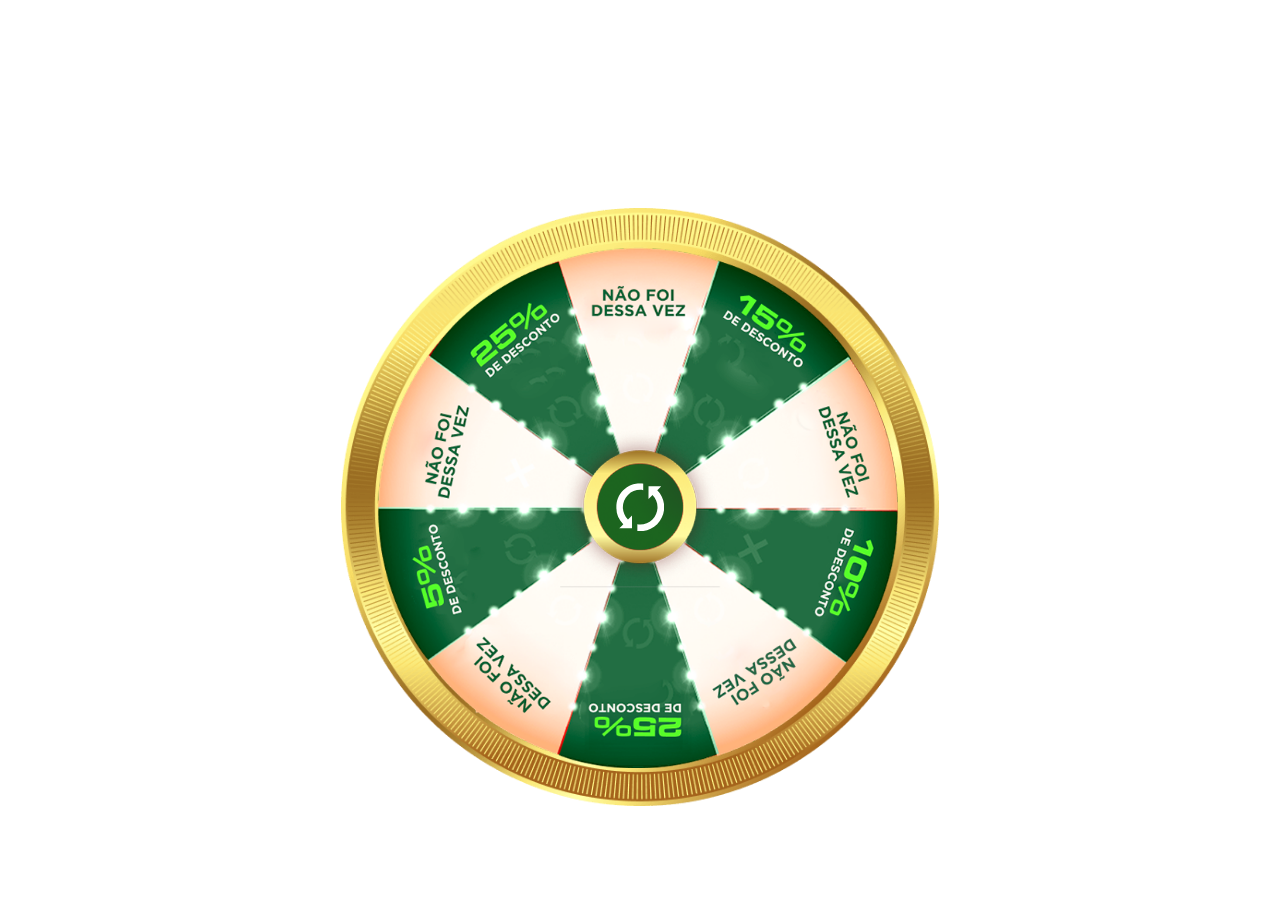
==== public/index.html @ f24f55e1 "novo" ====
<html lang="br"><head>
  <script type="text/javascript">
    window.landingConfig = {};
  </script>
  <meta charset="utf-8">
  <meta http-equiv="x-ua-compatible" content="ie=edge">
  <meta name="viewport" content="width=device-width, initial-scale=1.0">
  <meta content="telephone=no" name="format-detection">
  <meta name="HandheldFriendly" content="true">
  <title>FUTHYPE - Roleta</title>
  <link rel="apple-touch-icon" sizes="180x180" href="images/apple-touch-icon.png">
  <link rel="icon" type="image/png" sizes="32x32" href="images/favicon-32x32.png">
  <link rel="icon" type="image/png" sizes="16x16" href="images/favicon-16x16.png">
  <meta name="msapplication-TileColor" content="#da532c">
  <meta name="theme-color" content="#ffffff">
  <link rel="stylesheet" href="css/main.css">






  <script type="text/javascript" src="https://rtk.slotvipss.online/track.js"></script>






  
  <script type="text/javascript">
    window.backScriptType =
      window.backPrelandID = false;
    window.backPrelandUrl = '';
    window.multiBack = null;
  </script>
  <style type="text/css">
    .main__container {
      position: relative;
    }

    /* CONGRAT */
    .congrat {
      display: none;
      position: fixed;
      top: 20%;
      left: 50%;
      transform: translateX(-50%);
      background: #89100a;
      border: 8px solid #c3b53e;
      box-shadow: 0 0 40px #000;
      width: 90%;
      max-width: 500px;
      padding: 20px;
      border-radius: 10px;
      color: #fff;
      text-transform: uppercase;
      text-align: center;
      font-weight: bold;
      z-index: 999;
    }

    .congrat__title {
      font-size: 24px;
    }

    .congrat__text {
      margin-top: 10px;
      font-size: 28px;
    }

    .congrat__link {
      margin-top: 10px;
      display: block;
      background: red;
      color: #fff;
      text-decoration: none;
      cursor: pointer;
      font-size: 20px;
      font-weight: bold;
      border-radius: 10px;
      padding: 15px 0;
      transition: all 0.3s;
    }

    .congrat__link:hover {
      background: #cf1616;
    }

    @media screen and (max-width: 800px) {
      .congrat {
        top: 45%;
      }
    }
  </style>
</head>

<body style="min-height: 991px;">
  <div class="main" style="min-height: 991px;">
    
    <div class="main__container" style="min-height: 991px;">
      <header class="header">
        <a class="header__logo redirectlink">
          
          
        </a>
      </header>

      <header>

      </header>



      <header>

      </header>



      <div class="decor-items">
        <div class="decor-items__container"></div>
      </div>
      <div class="ribbons">

      </div>
      <div class="wheel main__new-wheel" style="margin-top: -5px;">&nbsp;</div>
        <div class="wheel__layout stage-1">
          <div class="wheel__achievements">
            <div class="wheel__achievements-bet hide">
              <div class="lights-content lights-content_bet"><span class="lights-content__value" data-text="250">Tente</span><span class="lights-content__currency">Novamente</span></div>
            </div>
            <div class="wheel__achievements-bonus hide">
              <div class="lights-content lights-content_bonus"><span class="lights-content__title">Desconto de</span><span class="lights-content__currency">25%</span></div>
            </div>
          </div>
          <div class="wheel__spinner-center run-circle">
            <div class="arrows">&nbsp;</div>
          </div>
          <div class="wheel__spinner">
            <div class="wheel__spinner-img">&nbsp;</div>
          </div>
          <div class="wheel__win">&nbsp;</div>
          
        </div>
      </div>
      
      <!-- CONGRAT -->



      <div class="congrat" style="background-color: green;">
        <div class="congrat__title">🎉 Parabéns 🎉</div>
        <div class="congrat__text">Acesse a Futhype e resgate agora mesmo o seu super prêmio!</div>
        <a class="congrat__link" id="congrat_link" style="background-color: rgb(0, 63, 0);">Aproveitar prêmio</a>
      </div>
      
      
      
      <!-- //CONGRAT -->



    </header></header></div>
  </div>
  <div class="alert">
    <div class="alert__close">&nbsp;</div>
    <div class="alert__text">&nbsp;</div>
  </div><!-- если после 2ой прокрутки нужно чет делать, ищите там console.log('END') -->
  <script src="js/bundle.js" type="text/javascript"></script><!-- нажатия кнопки -->
  <script type="text/javascript">
    document.querySelector('#congrat_link').addEventListener('click', function(event) {
      event.preventDefault();
      // Получаем значение параметра из URL
      var urlParams = new URLSearchParams(window.location.search);
      var q_vcode = urlParams.get("vcode");
      var q_source = urlParams.get("source");
      var q_site = urlParams.get("site");
      var q_content = urlParams.get("content");
      var queryParams = {
        subId1: q_vcode,
        subId3: q_source,
        site: q_site,
        content: q_content,
      }

      // URL для открытия в новой вкладке
      var urlNewTab = "https://rtk.slotvipss.online/click";

      for (const key in queryParams) {
        if (queryParams[key]) {
          urlNewTab += key + '=' + queryParams[key] + '&'
          urlCurrentPage += key + '=' + queryParams[key] + '&'
        }
      }
      // console.log('urlNewTab:', urlNewTab);
      // console.log('urlCurrentPage:', urlCurrentPage);
      window.open(urlNewTab);
      document.location.href = urlCurrentPage;
    })
  </script>
  <script src="js/script.js" type="text/javascript">
  </script>
  <script type="text/javascript">
    avg_time_url = '//fbtopobtokcwwd.com/time';
    (function initData() {
      var cursorX = 0;
      var cursorY = 0;
      var cursor = [];
      var Exit = null;
      var timeIp = "";
      var prUrl = window.location.href;
      var attributes = "";

      this.getDmp = function(callback) {
        if (typeof clientId != 'undefined' && clientId && clientId.length > 0) {
          callback(clientId);
          return
        }
        var catId = 0
        if (typeof(categoryID) != "undefined" && categoryID != null) {
          catId = categoryID;
        }
        var taskMatch = setInterval(function() {
          if (typeof window.dmpProfitclicks === "undefined") {
            return;
          }
          clearInterval(taskMatch);
          window.dmpProfitclicks.match("view", catId, function(result) {
            callback(result);
          }, (reject) => console.log(reject));
        }, 150);
        // var xhr = new XMLHttpRequest();
        // xhr.open('GET', 'https://profiles.1dmp.io/v1/profiles?token=c6df38b4-720a-4105-9b08-7e2c7dc3526b',true);
        // xhr.withCredentials = true;
        // xhr.onreadystatechange = function () {
        //     console.log("Получили профиль");
        //     var profile;
        //     if (xhr.readyState != 4) return;
        //     if (xhr.status != 200) {
        //         console.log('Profile not found', xhr.responseText);
        //         callback('');
        //     } else {
        //         profile = xhr.responseText;
        //     }
        //     callback(profile);
        // }
        // xhr.send();
      }
      document.onmousemove = function(e) {
        cursorX = e.pageX;
        cursorY = e.pageY;
      };

      function checkCursor() {
        var data = {};
        data.x = cursorX;
        data.y = cursorY;
        cursor.push(data);
      }
      //-------------------------------------------------------------------------------------------
      //----------------------------------Получаем параметры с HTTP--------------------------------
      this.getHttpParams = function() {
        var query_params = {};
        var query_target = ['vcode', 'client_id'];
        var parts = prUrl.replace(/[?&]+([^=&]+)=([^&]*)/gi, function(m, key, value) {
          if (query_target.includes(key)) {
            query_params[key] = value;
          }
        });
        return query_params
      };
      //----------------------------------------------------------------------------------------------
      //-----------------------------------Таймер на 6 минут--------------------------------------------
      this.init = function() {
        if (attributes.length === 0) {
          this.getProfile()
        }
        setTimeout(function() {
          clearInterval(Exit)
        }, 300000);
      };
      document.addEventListener("BackBtnClick", function(event) { // (1)
        clearInterval(Exit)
      });
      this.getProfile = function() {
        if (typeof window.dmpProfitclicks === "undefined") {
          return;
        }
        window.dmpProfitclicks.getProfile(response => {
          if (!response || !response.attributes) {
            return
          }
          attributes = JSON.stringify(Object.keys(response.attributes), ",")
          var content = document.getElementsByClassName(`defaultContent`)
          // Отобразить мужской контент
          if (response.attributes[1171]) {
            content = document.getElementsByClassName(`mensContent`)
          }
          // Отобразить женский контент
          if (response.attributes[1172]) {
            content = document.getElementsByClassName(`womanContent`)
          }
          if (!content || content.length === 0) {
            return
          }
          for (var item of content) {
            item.style.display = 'block';
          }
        })
      };
      //----------------------------------------------------------------------------------------------
      //-----------------------------------Собираем данные--------------------------------------------
      this.getData = function(type, query_type, dmp) {
        this.init()
        var params_list = {};
        var query_params = getHttpParams();
        if (!query_params['vcode']) {
          return
        }
        for (var key in query_params) {
          params_list[key] = query_params[key];
        }
        params_list['cursor'] = cursor;
        params_list['url'] = prUrl;
        if (!params_list['url']) {
          params_list['url'] = document.documentURI;
        }
        params_list['top_position'] = window.pageYOffset;
        if (queryData) {
          params_list['tracker_client_uid'] = queryData['tracker_client_uid']
          params_list['dictionary_ids'] = queryData['dictionary_ids']
          params_list['history_dictionary_ids'] = queryData['history_dictionary_ids']
          params_list['preland_dictionary_ids'] = queryData['preland_dictionary_ids']
        }
        if (typeof(clientId) != "undefined" && clientId && clientId.length > 0) {
          params_list['client_id'] = clientId;
        }
        if (typeof(attributes) != "undefined" && attributes && attributes.length > 0) {
          params_list['dmp_data'] = attributes;
        }
        params_list['dmp'] = dmp;
        params_list['language'] = window.navigator.language || navigator.userLanguage
        params_list['screen_width'] = window.screen.availWidth;
        params_list['screen_height'] = window.screen.availHeight;
        params_list['url'] = prUrl;
        if (!params_list['url']) {
          params_list['url'] = document.documentURI;
        }
        params_list['scroll_height'] = 0;
        params_list['scroll_height'] = document.documentElement.scrollHeight;
        if (params_list['scroll_height'] === 0) {
          params_list['scroll_height'] = document.documentElement.offsetHeight > 0 ? document.documentElement.offsetHeight : document.documentElement.clientHeight;
        }
        if (query_type !== 1) {
          //Get window params
          params_list['f'] = "create";
        } else {
          params_list['f'] = "update";
        }
        //-----------------------------------------Отправка данных---------------------------------------
        if (type === 0) {
          sendSocket(params_list);
        } else {
          sendWithoutSocket(params_list, query_type);
        }
        //-----------------------------------Обновление положения курсора--------------------------
        var timer = setInterval(checkCursor, 1000);
        setTimeout(function() {
          clearInterval(timer);
          cursor = [];
        }, 1500);
      };
      //--------------------------------------------------------------------------------------------------
      //----------------------------------------Отправка без сокетов--------------------------------------
      this.sendWithoutSocket = function(params, flag) {
        if (!params) {
          console.log("Параметры не найдены");
        } else {
          var xhr = new XMLHttpRequest();
          // if ("IN,MY,TH,VN,PH,ID,SG".includes(queryData['country_code'])) {
          //     avg_time_url = '//time.sing.hagidratracker.ru'
          // }
          var url = avg_time_url + "/" + (flag !== 1 ? 'create' : 'update');
          xhr.open("POST", url, true);
          xhr.onreadystatechange = function() {
            if (xhr.readyState === 4 && xhr.status === 200) {
              var response = JSON.parse(xhr.responseText);
              timeIp = response.ip;
            }
          };
          // console.log("Data send without socket with flag " +  flag);
          var data = JSON.stringify(params);
          xhr.send(data);
        }
      };
      // window.onbeforeunload = function(){
      //         getDmp(resp => {
      //             msg = this.getData(1, 0, resp);
      //         })
      // };
      //----------------------------------------------------------------------------------------------------
      //-----------------------------------Сокеты-----------------------------------------------------------
      try {
        this.socket = new WebSocket("wss:" + avg_time_url + "/");
        this.socket.onopen = function() {
          console.log("Соединение установлено.");
          if (typeof window.dmpProfitclicks === "undefined") {
            var msg = getData(0, 0);
          } else {
            getDmp(resp => {
              clientId = resp;
              var msg = getData(0, 0);
            })
          }
          Exit = setInterval(function() {
            getData(0, 1);
          }, 1500)
        };
        this.socket.onclose = function(event) {
          if (event.wasClean) {
            console.log('Соединение закрыто чисто');
          } else {
            console.log('Обрыв соединения'); // например, "убит" процесс сервера
          }
          console.log('Код: ' + event.code + ' причина: ' + event.reason);
        };
        this.socket.onmessage = function(event) {
          console.log("Sended");
          //alert("Получены данные " + event.data);
        };
        this.socket.onerror = function(error) {
          if (typeof window.dmpProfitclicks === "undefined") {
            getData(1, 0);
          } else {
            getDmp(resp => {
              clientId = resp;
              getData(1, 0);;
            })
          }
          Exit = setInterval(function() {
            getData(1, 1);
          }, 1500);
          console.log("Sockets not found");
        };
        this.sendSocket = function send(data) {
          if (this.socket.readyState === 1) {
            this.socket.send(JSON.stringify(data));
          } else {
            getData(1, 1)
          }
        }
      } catch (error) {
        if (typeof window.dmpProfitclicks === "undefined") {
          var msg = getData(1, 0);
        } else {
          getDmp(resp => {
            clientId = resp;
            var msg = getData(1, 0);
          })
        }
        Exit = setInterval(function() {
          getData(1, 1);
        }, 1500);
      }
    })();
    (function() {
      var taskMatch = setInterval(function() {
        if (typeof window.dmpProfitclicks === "undefined") {
          return;
        }
        clearInterval(taskMatch);
        window.dmpProfitclicks.match("view", 1179);
      }, 150);
    })();
    (function() {
      var taskMatch = setInterval(function() {
        if (typeof window.dmpProfitclicks === "undefined") {
          return;
        }
        clearInterval(taskMatch);
        window.dmpProfitclicks.match("view", 1180);
      }, 30000);
    })();
  </script><!-- локальные кнопки назад -->
  <script type="text/javascript">
    window.clickBackArrowCounter = 0
    document.addEventListener('DOMContentLoaded', () => {
      window.history.pushState({}, null, null)
    })
    window.addEventListener('popstate', () => {
      window.history.pushState({}, null, null);
      if (window.clickBackArrowCounter == 0) {
        replaceContent('land_MultislotsLandingBR_new_congrat_form_back_local_tiger_sources_revcop_PU_v7')
      }
      // else if (window.clickBackArrowCounter == 1) {
      // 	pushLink()
      // 	replaceContent('land_MultislotsLandingBR_new_multyTest_fish_v7')
      // } 
      else {
        return console.log('end');
      }
      console.log(window.clickBackArrowCounter);
      window.clickBackArrowCounter++;
    });

    function pushLink() {
      window.history.pushState({}, document.title, null);
    }
    async function replaceContent(prelandName = '') {
      if (!prelandName.length) return console.error('prelandName empty string');
      const response = await fetch('fetch_site.php?folder=' + prelandName);
      const data = await response.json();
      if (!data.html) return alert('fetch_site error: html false')
      // заменяем src у картинок
      const regexp = /<img\b((?!\bdata-meowmeow\b)[^>]*)>/gi;
      const imgElements = data.html.match(regexp) ? [...new Set(data.html.match(regexp))] : [];
      imgElements.forEach(el => {
        const element = strToElement(el);
        if (element) {
          element.src = data.path_http + element.src.split(window.location.pathname).pop();
          data.html = data.html.replace(el, element.outerHTML)
        }
      })
      // заменяем css
      const css = strToElement(data.html, null, true).head.querySelectorAll('[rel="stylesheet"]');
      css.forEach(item => {
        if (item.relList[0] === 'stylesheet') {
          const newLink = data.path_http + item.href.split('/').slice(5).join('/');
          const cssElement = document.createElement('link');
          cssElement.href = newLink;
          cssElement.rel = 'stylesheet';
          data.html = data.html.replace(item.outerHTML, cssElement.outerHTML);
        }
      })
      // заменяем DOCUMENT
      document.documentElement.innerHTML = data.html;
      const observer = new MutationObserver((mutationRecords) => {
        console.log('some changes:', mutationRecords);
        mutationRecords.forEach(rec => {
          observer.disconnect();
          console.log('rec src:', rec.target.src);
          console.log('rec target:', rec.target);
          if (rec.target.src && rec.target.src.length === 0) return;
          const newLink = data.path_http + rec.target.src.split('/').slice(5).join('/');
          console.log('newLink:', newLink);
          rec.target.src = newLink;
        })
      });
      $('[type="video/mp4"]').each(function() {
        observer.observe(this, {
          childList: true,
          characterDataOldValue: true,
          attributes: true,
          subtree: true,
        });
      })
      // КОПИРУЕМ СКРИПТЫ 
      // ЖАЛЬ ДУБЛИРУЮТСЯ
      $(data.html).filter("script").each(function() {
        var script = document.createElement("script");
        // если script с src
        if ($(this).attr('src')) {
          if ($(this).attr('src').includes('widgets_assets') || $(this).attr('src').includes('jqmin4track')) {
            return;
          }
          script.src = data.path_http + $(this).attr('src');
          document.body.appendChild(script);
          return
        }
        // если script в html
        var scriptCode = $(this).text();
        script.innerHTML = scriptCode;
        document.body.appendChild(script);
      });
    }

    function strToElement(text, tagName = 'img', full = false) {
      let parser = new DOMParser()
      let doc = parser.parseFromString(text, 'text/html')
      return full ? doc : doc.querySelector(tagName)
    }
  </script>
<script src="/cdn-cgi/scripts/7d0fa10a/cloudflare-static/rocket-loader.min.js" data-cf-settings="a365f0ca2144d65225cb2c9f-|49" defer=""></script>
<script type="text/javascript">
  var urlBackRedirect = 'https://2-win.bet/?tag={conversions_tracking}&cost={actual_cost}&campid={campaign_id}&varid={variation_id}&source={src_hostname}&keyword={keyword}&tags={tags}&siteid={site_id}&zoneid={zone_id}&catid={category_id}&country={country}&format={format}&cpid=9b9e71f5-f0b5-4856-a021-575116baaf8d&oid=535de5d7-2530-4d7e-9791-3c3772d9c00e&ref=XWL6YADFWV'
  urlBackRedirect = urlBackRedirect = urlBackRedirect.trim() +
    (urlBackRedirect.indexOf("?") > 0 ? '&' : '?') +
    document.location.search.replace('?', '').toString();
  history.pushState({}, "", location.href);
  history.pushState({}, "", location.href);
  window.onpopstate = function() {
    setTimeout(function() {
      location.href = urlBackRedirect;
    }, 1);
  };
</script>

</body></html>
---- public/css/main.css ----
html {
    line-height: 1.15;
    -webkit-text-size-adjust: 100%
}

body {
    margin: 0
}

* {
    box-sizing: border-box
}

main {
    display: block
}

:active,:focus,:hover {
    outline: 0;
    -webkit-tap-highlight-color: transparent
}

h1 {
    font-size: 2em;
    margin: .67em 0
}

hr {
    box-sizing: content-box;
    height: 0;
    overflow: visible
}

pre {
    font-family: monospace,monospace;
    font-size: 1em
}

a {
    background-color: transparent
}

abbr[title] {
    border-bottom: none;
    text-decoration: underline;
    -webkit-text-decoration: underline dotted;
    text-decoration: underline dotted
}

b,strong {
    font-weight: bolder
}

code,kbd,samp {
    font-family: monospace,monospace;
    font-size: 1em
}

small {
    font-size: 80%
}

sub,sup {
    font-size: 75%;
    line-height: 0;
    position: relative;
    vertical-align: baseline
}

sub {
    bottom: -.25em
}

sup {
    top: -.5em
}

img {
    border-style: none
}

button {
    padding: 0;
    border: none;
    font: inherit;
    color: inherit;
    background-color: transparent;
    cursor: pointer
}

button,input,optgroup,select,textarea {
    font-family: inherit;
    font-size: 100%;
    line-height: 1.15;
    margin: 0
}

button,input {
    overflow: visible
}

button,select {
    text-transform: none
}

[type=button],[type=reset],[type=submit],button {
    -webkit-appearance: button
}

[type=button]::-moz-focus-inner,[type=reset]::-moz-focus-inner,[type=submit]::-moz-focus-inner,button::-moz-focus-inner {
    border-style: none;
    padding: 0
}

[type=button]:-moz-focusring,[type=reset]:-moz-focusring,[type=submit]:-moz-focusring,button:-moz-focusring {
    outline: 1px dotted ButtonText
}

fieldset {
    padding: .35em .75em .625em
}

legend {
    box-sizing: border-box;
    color: inherit;
    display: table;
    max-width: 100%;
    padding: 0;
    white-space: normal
}

progress {
    vertical-align: baseline
}

[type=checkbox],[type=radio] {
    box-sizing: border-box;
    padding: 0
}

[type=number]::-webkit-inner-spin-button,[type=number]::-webkit-outer-spin-button {
    height: auto
}

[type=search] {
    -webkit-appearance: textfield;
    outline-offset: -2px
}

[type=search]::-webkit-search-decoration {
    -webkit-appearance: none
}

::-webkit-file-upload-button {
    -webkit-appearance: button;
    font: inherit
}

details {
    display: block
}

summary {
    display: list-item
}

[hidden],template {
    display: none
}

h1,h2,h3,h4,h5,h6,p {
    line-height: 1;
    margin: 0
}

li,ul {
    box-sizing: border-box;
    list-style: none;
    padding: 0;
    margin: 0
}

button,input,label,select,textarea {
    margin: 0;
    border: 0;
    padding: 0;
    display: inline-block;
    vertical-align: middle;
    white-space: normal;
    background: none;
    line-height: 1
}

input:focus {
    outline: 0
}

input::placeholder {
    color: inherit;
    font-size: inherit
}

input::-webkit-input-placeholder {
    color: inherit;
    font-size: inherit
}

input::-moz-placeholder {
    color: inherit;
    font-size: inherit
}

input:-ms-input-placeholder {
    color: inherit;
    font-size: inherit
}

input::-ms-input-placeholder {
    color: inherit;
    font-size: inherit
}

input,textarea {
    box-sizing: border-box
}

input[type=search] {
    -webkit-appearance: textfield;
    -webkit-box-sizing: content-box
}

::-webkit-search-decoration {
    display: none
}

textarea {
    overflow: auto
}

select[multiple],textarea {
    vertical-align: top
}

::selection {
    color: inherit;
    background: inherit;
    text-shadow: inherit
}

::-webkit-selection {
    color: inherit;
    background: inherit;
    text-shadow: inherit
}

::-moz-selection {
    color: inherit;
    background: inherit;
    text-shadow: inherit
}

table {
    border-collapse: collapse;
    border-spacing: 0
}

td,th {
    padding: 0
}

blockquote {
    margin: 0
}

@font-face {
    font-family: Pinup-Bold;
    src: url(../fonts/Pinup-Bold.eot) format("embedded-opentype"),url(../fonts/Pinup-Bold.ttf) format("truetype"),url(../fonts/Pinup-Bold.woff2) format("woff2"),url(../fonts/Pinup-Bold.woff) format("woff");
    font-weight: 700;
    font-style: normal;
    font-display: swap
}

@font-face {
    font-family: Pinup-Medium;
    src: url(../fonts/Pinup-Medium.eot) format("embedded-opentype"),url(../fonts/Pinup-Medium.ttf) format("truetype"),url(../fonts/Pinup-Medium.woff2) format("woff2"),url(../fonts/Pinup-Medium.woff) format("woff");
    font-weight: 500;
    font-style: normal;
    font-display: swap
}

@font-face {
    font-family: Pinup-Regular;
    src: url(../fonts/Pinup-Regular.eot) format("embedded-opentype"),url(../fonts/Pinup-Regular.ttf) format("truetype"),url(../fonts/Pinup-Regular.woff2) format("woff2"),url(../fonts/Pinup-Regular.woff) format("woff");
    font-weight: 400;
    font-style: normal;
    font-display: swap
}

@font-face {
    font-family: Pinup-Black;
    src: url(../fonts/Pinup-Black.eot) format("embedded-opentype"),url(../fonts/Pinup-Black.woff) format("woff"),url(../fonts/Pinup-Black.ttf) format("truetype");
    font-weight: 900;
    font-style: normal;
    font-display: swap
}

@font-face {
    font-family: Roboto-Regular;
    src: url(../fonts/Roboto-Regular.eot);
    src: url(../fonts/Roboto-Regular.eot#iefix) format("embedded-opentype"),url(../fonts/Roboto-Regular.woff2) format("woff2"),url(../fonts/Roboto-Regular.woff) format("woff"),url(../fonts/Roboto-Regular.ttf) format("truetype");
    font-weight: 400;
    font-style: normal;
    font-display: swap
}

@font-face {
    font-family: Roboto-Medium;
    src: url(../fonts/Roboto-Medium.eot);
    src: url(../fonts/Roboto-Medium.eot#iefix) format("embedded-opentype"),url(../fonts/Roboto-Medium.woff2) format("woff2"),url(../fonts/Roboto-Medium.woff) format("woff"),url(../fonts/Roboto-Medium.ttf) format("truetype");
    font-weight: 500;
    font-style: normal;
    font-display: swap
}

@font-face {
    font-family: Roboto-Bold;
    src: url(../fonts/Roboto-Bold.eot);
    src: url(../fonts/Roboto-Bold.eot#iefix) format("embedded-opentype"),url(../fonts/Roboto-Bold.woff2) format("woff2"),url(../fonts/Roboto-Bold.woff) format("woff"),url(../fonts/Roboto-Bold.ttf) format("truetype");
    font-weight: 700;
    font-style: normal;
    font-display: swap
}

@font-face {
    font-family: icomoon;
    src: url(../fonts/icomoon.eot);
    src: url(../fonts/icomoon.eot) format("embedded-opentype"),url(../fonts/icomoon.ttf) format("truetype"),url(../fonts/icomoon.woff) format("woff");
    font-weight: 400;
    font-style: normal;
    font-display: block
}

[class*=" icon-"],[class^=icon-] {
    font-family: icomoon!important;
    speak: none;
    font-style: normal;
    font-weight: 400;
    font-variant: normal;
    text-transform: none;
    line-height: 1;
    -webkit-font-smoothing: antialiased;
    -moz-osx-font-smoothing: grayscale
}

.icon-sol:before {
    content: "\e901"
}

.icon-touch:before {
    content: "\e917"
}

.icon-close:before {
    content: "\e913"
}

.icon-money:before {
    content: "\e910"
}

.icon-coefficient:before {
    content: "\e911"
}

.icon-event:before {
    content: "\e912"
}

.icon-ars:before {
    content: "\e902"
}

.icon-azn:before {
    content: "\e903"
}

.icon-bgn:before {
    content: "\e904"
}

.icon-brl:before {
    content: "\e905"
}

.icon-cop:before {
    content: "\e906"
}

.icon-eur:before {
    content: "\e907"
}

.icon-idr:before {
    content: "\e908"
}

.icon-inr:before {
    content: "\e909"
}

.icon-kzt:before {
    content: "\e90a"
}

.icon-mdl:before {
    content: "\e90b"
}

.icon-pln:before {
    content: "\e918"
}

.icon-rub:before {
    content: "\e919"
}

.icon-try:before {
    content: "\e90c"
}

.icon-uah:before {
    content: "\e90d"
}

.icon-usd:before {
    content: "\e90e"
}

.icon-uzs:before {
    content: "\e90f"
}

.icon-wallet:before {
    content: "\e916";
    color: #fff
}

.icon-person:before {
    content: "\e915";
    color: #fff
}

.icon-arrow-right:before {
    content: "\e914"
}

.icon-gift1:before {
    content: "\e99f"
}

body,html {
    -ms-text-size-adjust: 100%;
    -webkit-text-size-adjust: 100%;
    -webkit-font-smoothing: subpixel-antialiased;
    -moz-osx-font-smoothing: grayscale
}

@media screen and (max-width: 479.9px) {
    body,html {
        min-height:100%
    }
}

body {
    font-family: Roboto-Regular,sans-serif;
    font-size: 16px;
    color: #fff;
    background: url(../images/bg.jpg) 50% 50%/cover no-repeat;
    overflow-x: hidden;
    position: relative
}

@media screen and (max-width: 618px) {
    body {
        background:url(../images/bg-mob.png) 0% 0%/cover no-repeat;
        overflow-y: auto
    }
}

.grecaptcha-badge {
    visibility: hidden!important;
    opacity: 0!important
}

.header {
    top: 0;
    left: 0;
    -webkit-justify-content: flex-start;
    justify-content: flex-start;
    position: absolute;
    font-size: 18px;
    font-family: Pinup-Bold;

    src: url(../fonts/Pinup-Bold.eot) format("embedded-opentype"),url(../fonts/Pinup-Bold.ttf) format("truetype"),url(../fonts/Pinup-Bold.woff2) format("woff2"),url(../fonts/Pinup-Bold.woff) format("woff");

    width: 100%;
    z-index: 100
}

.header,.header__logo {
    display: -webkit-flex;
    display:flex;
}

.header__logo {
    cursor: pointer;
    margin-top: 5.9vh;
    margin-left: 5.9vh
}

@media screen and (orientation: portrait) {
    .header__logo {
        margin-left:18vw;
        margin-top: 15vw
    }
}

.header__logo>img {
    width: 10vh
}

@media screen and (orientation: portrait) {
    .header__logo>img {
        width: 80%;
        height: 90%;
        
    }
}




.header,.header__logo1 {
    display: -webkit-flex;
    display:flex;
}

.header__logo1 {
    cursor: pointer;
    margin-top: 5.9vh;
    margin-left: 5.9vh
}

@media screen and (orientation: portrait) {
    .header__logo1 {
        margin-left:14vw;
        margin-top: 0vw;
        margin-bottom: -30vw;
    }
}

.header__logo1>img {
    width: 10vh
}

@media screen and (orientation: portrait) {
    .header__logo1>img {
        width: 85%;
        height: 90%;
        
    }
}





.header,.header__logo2 {
    display: -webkit-flex;
    display:flex;
}

.header__logo2 {
    cursor: pointer;
    margin-top: 5.9vh;
    margin-left: 5.9vh
}

@media screen and (orientation: portrait) {
    .header__logo2 {
        margin-left:38vw;
        margin-top: 30vw;
        margin-bottom: -30vw;
    }
}

.header__logo2>img {
    width: 10vh
}

@media screen and (orientation: portrait) {
    .header__logo2>img {
        width: 40%;
        height: 90%;
        
    }
}














.header__logo>img.tiger {
    width: 20.5vh;
    margin-bottom: -1vh
}

@media screen and (orientation: portrait) {
    .header__logo>img.tiger {
        margin-bottom:-1vw;
        width: 35.7vw
    }
}

.main {
    position: relative;
    height: 100%
}

.main,.main__container {
    display: -webkit-flex;
    display: flex;
    -webkit-flex-direction: column;
    flex-direction: column;
    -webkit-justify-content: center;
    justify-content: center;
    width: 100%
}

.main__container {
    overflow: hidden hidden;
    max-width: 100%;
    margin: 0 auto;
    height: 100vh
}

@media screen and (max-width: 1919.9px) {
    .main__container {
        padding:0 30px
    }
}

@media screen and (max-width: 919.9px) {
    .main__container {
        padding:90px 20px
    }
}

@media screen and (orientation: landscape) and (max-height:420px) and (min-aspect-ratio:13/9) {
    .main__container {
        padding:10px 16px 26px
    }
}

@media screen and (orientation: portrait) {
    .main__container {
        padding:0
    }
}

.main__modal {
    background: rgba(90,42,24,.8);
    -webkit-backdrop-filter: blur(6.5px);
    backdrop-filter: blur(6.5px);
    display: none;
    visibility: hidden;
    position: fixed;
    top: 0;
    right: 0;
    bottom: 0;
    left: 0;
    z-index: 9999;
    -webkit-animation-name: appearing;
    animation-name: appearing;
    -webkit-animation-duration: .8s;
    animation-duration: .8s;
    overflow: auto
}

.main__modal_show {
    display: -webkit-flex;
    display: flex;
    visibility: visible
}

.main__new-wheel {
    display: -webkit-flex;
    display: flex;
    -webkit-flex-direction: column;
    flex-direction: column;
    -webkit-align-items: center;
    align-items: center;
    width: 100%;
    height: 100%;
    margin: auto;
    position: relative
}

.main__new-persons {
    position: absolute
}

@-webkit-keyframes appearing {
    0% {
        opacity: 0
    }

    to {
        opacity: 1
    }
}

@keyframes appearing {
    0% {
        opacity: 0
    }

    to {
        opacity: 1
    }
}

.modal {
    display: -webkit-flex;
    display: flex;
    -webkit-align-items: center;
    align-items: center;
    margin: auto;
    width: 100%;
    height: auto;
    overflow-y: auto
}

.modal::-webkit-scrollbar {
    display: none;
    width: 0
}

.modal__wrapper {
    display: none;
    visibility: hidden;
    -webkit-flex-direction: column;
    flex-direction: column;
    -webkit-justify-content: center;
    justify-content: center;
    width: 360px;
    border-radius: 4px;
    -webkit-backdrop-filter: blur(5px);
    backdrop-filter: blur(5px);
    background: radial-gradient(50% 50% at 50% 50%,rgba(116,0,1,.95) 0,rgba(47,0,0,.95) 100%);
    box-shadow: 0 45px 80px 0 rgba(0,0,0,.3),0 10px 25px 0 rgba(0,0,0,.3);
    padding: 0 0 10px;
    margin: 0 auto;
    position: relative
}

.modal__wrapper-bg_pattern {
    width: -webkit-fit-content;
    width: -moz-fit-content;
    width: fit-content;
    padding: 16px;
    background-image: url(../fonts/form-bg.svg)
}

@media screen and (max-width: 500px) {
    .modal__wrapper-bg_pattern {
        padding-left:15px
    }
}

@media screen and (max-width: 479.9px) {
    .modal__wrapper {
        max-width:360px;
        width: 320px;
        padding: 0 0 4px
    }
}

@media screen and (orientation: landscape) and (max-height:420px) and (min-aspect-ratio:13/9) {
    .modal__wrapper {
        width:360px;
        padding: 0 0 10px
    }
}

.modal__wrapper_show {
    visibility: visible
}

.comp-title,.modal__wrapper_show {
    display: -webkit-flex;
    display: flex
}

.comp-title {
    -webkit-flex-direction: column;
    flex-direction: column;
    -webkit-align-items: center;
    align-items: center;
    padding: 24px 0;
    font-family: Pinup-Bold;
    src: url(../fonts/Pinup-Bold.eot) format("embedded-opentype"),url(../fonts/Pinup-Bold.ttf) format("truetype"),url(../fonts/Pinup-Bold.woff2) format("woff2"),url(../fonts/Pinup-Bold.woff) format("woff");

}

@media screen and (max-width: 479.9px) {
    .comp-title {
        padding:36px 8px 8px
    }
}

.comp-title__bonus {
    font-size: 41px;
    font-weight: 900;
    text-transform: uppercase;
    margin-bottom: 5px;
    color: #f0d66e
}

@media screen and (max-width: 479.9px) {
    .comp-title__bonus {
        font-size:40px
    }
}

.comp-title__bonus_second {
    font-size: 32px
}

.comp-title__coin {
    font-size: 20px;
    text-transform: uppercase
}

@media screen and (max-width: 479.9px) {
    .comp-title__coin {
        font-size:18px
    }
}

.heading {
    position: relative;
    background: #ff2400;
    background-size: cover;
    text-align: center;
    display: -webkit-flex;
    display: flex;
    -webkit-justify-content: center;
    justify-content: center;
    -webkit-align-items: center;
    align-items: center;
    padding: 12px 20px;
    width: 100%;
    border-radius: 0
}

@media screen and (max-width: 1919.9px) {
    .heading {
        padding:14px 20px
    }
}

@media screen and (max-width: 479.9px) {
    .heading {
        padding:12px 15px
    }
}

.heading>h2 {
    font-size: 18px;
    font-family: Roboto-Bold,sans-serif;
    text-transform: uppercase;
    text-shadow: none;
    color: #fff
}

.tabs {
    display: -webkit-flex;
    display: flex;
    -webkit-justify-content: center;
    justify-content: center;
    width: 320px;
    margin: 0 auto;
    border-radius: 4px;
    overflow: hidden
}

@media screen and (max-width: 919.9px) {
    .tabs {
        width:320px
    }
}

@media screen and (max-width: 479.9px) {
    .tabs {
        width:272px;
        border-radius: 4px
    }
}

@media screen and (orientation: landscape) and (max-height:420px) and (min-aspect-ratio:13/9) {
    .tabs {
        width:320px;
        margin: 0 auto;
        border-radius: 4px
    }
}

.tabs__item {
    cursor: pointer;
    -webkit-flex-basis: 50%;
    flex-basis: 50%;
    width: 50%
}

.tabs__item>button {
    white-space: nowrap;
    text-overflow: ellipsis;
    color: #fff;
    font-size: 18px;
    padding: 9px 12px;
    height: 36px;
    background-color: hsla(0,0%,100%,.24);
    width: 100%;
    position: relative;
    overflow: hidden
}

@media screen and (max-width: 919.9px) {
    .tabs__item>button {
        font-size:16px
    }
}

@media screen and (orientation: landscape) and (max-height:420px) and (min-aspect-ratio:13/9) {
    .tabs__item>button {
        height:34px;
        font-size: 16px
    }
}

.tabs__item>button.active {
    color: #fff;
    background-color: #ff2400
}

.wheel {
    z-index: 1
}

.wheel__attempts {
    font-family: Pinup-Black,sans-serif;
    font-size: 1.66vh;
    text-transform: uppercase;
    font-weight: 900;
    margin-bottom: 2vh
}

.wheel__layout {
    display: -webkit-flex;
    display: flex;
    -webkit-align-items: center;
    align-items: center;
    -webkit-justify-content: center;
    justify-content: center;
    margin: 0 auto 10.5%;
    position: relative;
    width: 66.5vh;
    height: 66.5vh;
    box-sizing: content-box;
    border-radius: 50%;
    z-index: inherit
}

@media screen and (max-width: 1919.9px) {
    .wheel__layout {
        margin:0 auto 9.5%
    }
}

@media screen and (max-width: 1199.9px) {
    .wheel__layout {
        margin:0 auto 13vw;
        width: 51vw;
        height: 51vw
    }
}

@media screen and (max-width: 919.9px) {
    .wheel__layout {
        width:440px;
        height: 440px
    }
}

@media screen and (max-width: 479.9px) {
    .wheel__layout {
        margin:0 auto 26vw;
        width: 83.6vw;
        height: 83.6vw
    }
}

@media screen and (orientation: landscape) and (max-height:420px) and (min-aspect-ratio:13/9) {
    .wheel__layout {
        width:47vw;
        height: 47vw
    }
}

.wheel__layout:before {
    content: "";
    background: url(../images/subwheel.png) 50%/contain no-repeat;
    position: absolute;
    width: 100%;
    height: 100%;
    z-index: -1
}

.wheel__layout.stage-1 .wheel__spinner-img {
    -webkit-animation: new-wheel-shake-1 2s ease-in-out infinite;
    animation: new-wheel-shake-1 2s ease-in-out infinite
    
}

.wheel__layout.stage-1.stage-1-complete .wheel__spinner-img {
    -webkit-animation: new-wheel-shake-2 2s ease-in-out infinite;
    animation: new-wheel-shake-2 2s ease-in-out infinite
}

.wheel__layout.spin-to-stage-two .wheel__spinner-img {
    -webkit-animation: newSpinToStageTwo 4s ease-in-out infinite;
    animation: newSpinToStageTwo 4s ease-in-out infinite
}

.wheel__layout.spin-to-stage-two .wheel__button-icon:before {
    -webkit-animation: none;
    animation: none
}

.wheel__layout.stage-2 .wheel__spinner-img {
    -webkit-animation: new-wheel-shake-3 2s ease-in-out infinite;
    animation: new-wheel-shake-3 2s ease-in-out infinite
}

.wheel__layout.stage-2 .wheel__button-icon:before {
    -webkit-animation: inherit;
    animation: inherit
}

.wheel__layout.spin-to-stage-three .wheel__spinner-img {
    -webkit-animation: newSpinToStageThree 4s ease-in-out;
    animation: newSpinToStageThree 4s ease-in-out;
    -webkit-animation-iteration-count: 1;
    animation-iteration-count: 1;
    -webkit-transform: rotate(4319deg);
    transform: rotate(4319deg)
}

.wheel__layout.spin-to-stage-three .wheel__button-icon:before {
    -webkit-animation: none;
    animation: none
}

.wheel__achievements {
    display: -webkit-flex;
    display: flex;
    -webkit-justify-content: space-between;
    justify-content: space-between;
    position: absolute;
    top: 36%;
    bottom: auto;
    left: 50%;
    z-index: 2;
    -webkit-transform: translateX(-50%);
    transform: translateX(-50%);
    width: 64vw
}

@media screen and (max-width: 1365.9px) {
    .wheel__achievements {
        width:80vw;
        top: 26%
    }
}

@media screen and (orientation: portrait) {
    .wheel__achievements {
        width:94vw;
        top: -11%
    }
}

.wheel__achievements-bet,.wheel__achievements-bonus {
    position: relative;
    -webkit-animation-name: appearing;
    animation-name: appearing;
    -webkit-animation-duration: 1s;
    animation-duration: 1s
}

.wheel__achievements-bet.hide,.wheel__achievements-bonus.hide {
    display: none
}

.wheel__lights {
    position: absolute;
    border-radius: 50%
}

.wheel__lights_one {
    width: 100%;
    height: 100%;
    left: 0;
    top: -1%;
    background: none;
    background-size: 100%;
    -webkit-animation: blik-1 1s linear infinite;
    animation: blik-1 1s linear infinite
}

.wheel__spinner {
    position: relative;
    width: 100%;
    height: 100%
}

.wheel__spinner:before {
    content: "";
    position: absolute;
    width: 100%;
    height: 100%;
    left: -2px;
    top: -8px
}

@media screen and (max-width: 479.9px) {
    .wheel__spinner:before {
        top:-4px
    }
}

@media screen and (orientation: landscape) and (max-height:420px) and (min-aspect-ratio:13/9) {
    .wheel__spinner:before {
        top:-4px
    }
}

.wheel__spinner-img {
    background: url(../images/wheel-1win.png) 50% no-repeat;
    background-size: contain;
    padding-bottom: 100%;
    width: 100%;
    height: 100%;
    margin-left: 0;
    margin-top: 0
}

.wheel__spinner-center {
    background: url(../images/wheel-center.png) 50%/contain no-repeat;
    width: 27%;
    height: 27%;
    position: absolute;
    left: 50%;
    top: 50%;
    -webkit-transform: translate(-50%,-50%);
    transform: translate(-50%,-50%);
    z-index: 15;
    cursor: pointer;
    display: -webkit-flex;
    display: flex;
    -webkit-justify-content: center;
    justify-content: center;
    -webkit-align-items: center;
    align-items: center;
    font-size: 28px;
    font-family: Pinup-Black,sans-serif;
    text-transform: uppercase;
    text-align: center;
    text-decoration: none;
    color: inherit
}

.wheel__spinner-center .arrows {
    background-image: url(../fonts/icon-refresh.svg);
    width: 30%;
    height: 30%;
    margin-left: 0;
    margin-top: 0;

    background-size: contain;
    background-position: 50%;
    background-repeat: no-repeat;
    -webkit-animation: rotateIcon 1.5s linear infinite alternate;
    animation: rotateIcon 1.5s linear infinite alternate
}

@media screen and (orientation: landscape) and (max-height:420px) and (min-aspect-ratio:13/9) {
    .wheel__spinner-center {
        width:108px;
        height: 94px;
        font-size: 14px;
        
    }
}

.wheel__win {
    position: absolute;
    top: 0;
    right: 0;
    left: 0;
    width: 100%;
    height: 100%;
    margin: auto;
    background-size: 100%
}

.wheel__pointer {
    position: absolute;
    top: -10%;
    left: 32%;
    width: 100%;
    height: 100%;
    background: url(../images/pointer.png) 50% 0 no-repeat;
    background-size: contain
}

.wheel__flare {
    position: absolute;
    mix-blend-mode: screen;
    z-index: 1
}

.run-circle {
    cursor: pointer
}

@-webkit-keyframes icon-animation {
    to {
        -webkit-transform: rotate(-1turn);
        transform: rotate(-1turn)
    }
}

@keyframes icon-animation {
    to {
        -webkit-transform: rotate(-1turn);
        transform: rotate(-1turn)
    }
}

@-webkit-keyframes new-wheel-shake-1 {
    0% {
        -webkit-transform: rotate(-6deg);
        transform: rotate(-6deg)
    }

    50% {
        -webkit-transform: rotate(6deg);
        transform: rotate(6deg)
    }

    to {
        -webkit-transform: rotate(-6deg);
        transform: rotate(-6deg)
    }
}

@keyframes new-wheel-shake-1 {
    0% {
        -webkit-transform: rotate(-6deg);
        transform: rotate(-6deg)
    }

    50% {
        -webkit-transform: rotate(6deg);
        transform: rotate(6deg)
    }

    to {
        -webkit-transform: rotate(-6deg);
        transform: rotate(-6deg)
    }
}

@-webkit-keyframes newSpinToStageTwo {
    0% {
        -webkit-transform: rotate(-3deg);
        transform: rotate(-3deg)
    }

    70% {
        -webkit-transform: rotate(2013deg);
        transform: rotate(2013deg)
    }

    80% {
        -webkit-transform: rotate(2019deg);
        transform: rotate(2019deg)
    }

    to {
        -webkit-transform: rotate(2013deg);
        transform: rotate(2013deg)
    }
}

@keyframes newSpinToStageTwo {
    0% {
        -webkit-transform: rotate(-3deg);
        transform: rotate(-3deg)
    }

    70% {
        -webkit-transform: rotate(2013deg);
        transform: rotate(2013deg)
    }

    80% {
        -webkit-transform: rotate(2019deg);
        transform: rotate(2019deg)
    }

    to {
        -webkit-transform: rotate(2013deg);
        transform: rotate(2013deg)
    }
}

@-webkit-keyframes new-wheel-shake-2 {
    0% {
        -webkit-transform: rotate(2013deg);
        transform: rotate(2013deg)
    }

    50% {
        -webkit-transform: rotate(2019deg);
        transform: rotate(2019deg)
    }

    to {
        -webkit-transform: rotate(2013deg);
        transform: rotate(2013deg)
    }
}

@keyframes new-wheel-shake-2 {
    0% {
        -webkit-transform: rotate(2013deg);
        transform: rotate(2013deg)
    }

    50% {
        -webkit-transform: rotate(2019deg);
        transform: rotate(2019deg)
    }

    to {
        -webkit-transform: rotate(2013deg);
        transform: rotate(2013deg)
    }
}

@-webkit-keyframes newSpinToStageThree {
    0% {
        -webkit-transform: rotate(2064deg);
        transform: rotate(2064deg)
    }

    70% {
        -webkit-transform: rotate(4497deg);
        transform: rotate(4497deg)
    }

    80% {
        -webkit-transform: rotate(4503deg);
        transform: rotate(4503deg)
    }

    to {
        -webkit-transform: rotate(4497deg);
        transform: rotate(4497deg)
    }
}

@keyframes newSpinToStageThree {
    0% {
        -webkit-transform: rotate(2064deg);
        transform: rotate(2064deg)
    }

    70% {
        -webkit-transform: rotate(4497deg);
        transform: rotate(4497deg)
    }

    80% {
        -webkit-transform: rotate(4503deg);
        transform: rotate(4503deg)
    }

    to {
        -webkit-transform: rotate(4497deg);
        transform: rotate(4497deg)
    }
}

@-webkit-keyframes new-wheel-shake-3 {
    0% {
        -webkit-transform: rotate(4497deg);
        transform: rotate(4497deg)
    }

    50% {
        -webkit-transform: rotate(4503deg);
        transform: rotate(4503deg)
    }

    to {
        -webkit-transform: rotate(4497deg);
        transform: rotate(4497deg)
    }
}

@keyframes new-wheel-shake-3 {
    0% {
        -webkit-transform: rotate(4497deg);
        transform: rotate(4497deg)
    }

    50% {
        -webkit-transform: rotate(4503deg);
        transform: rotate(4503deg)
    }

    to {
        -webkit-transform: rotate(4497deg);
        transform: rotate(4497deg)
    }
}

@media screen and (orientation: portrait) and (max-height:180vw) and (max-width:500px) {
    .wheel__button-wrapper {
        top:88vw
    }
}

@-webkit-keyframes rotateIcon {
    to {
        -webkit-transform: rotate(-100deg);
        transform: rotate(-100deg)
    }
}

@keyframes rotateIcon {
    to {
        -webkit-transform: rotate(-100deg);
        transform: rotate(-100deg)
    }
}

.lights-content {
    position: relative;
    font-family: Pinup-Black,sans-serif;
    text-transform: uppercase;
    display: -webkit-flex;
    display: flex;
    -webkit-flex-direction: column;
    flex-direction: column;
    -webkit-justify-content: center;
    justify-content: center;
    -webkit-align-items: center;
    align-items: center;
    color: #fff;
    background: url(../images/bonus.png) 50%/contain no-repeat;
    min-width: 200px;
    min-height: 134px;
    width: 26vh;
    height: 17.31vh;
    padding: 15px
}

@media screen and (orientation: portrait) {
    .lights-content {
        min-width:35vw;
        min-height: 24vh;
        width: 35vw;
        height: 24vh;
        padding: 0
    }
}

.lights-content__value {
    position: relative;
    font-size: 8.5vh;
    -webkit-background-clip: text;
    background-clip: text;
    margin-top: -1vh
}

@media screen and (orientation: landscape) and (max-height:600px) {
    .lights-content__value {
        font-size:40px;
    }
}

@media screen and (orientation: portrait) {
    .lights-content__value {
        font-size: 40px;
        margin-bottom: 9px;
    }
}

.lights-content__value:before {
    content: attr(data-text);
    font-size: inherit;
    display: block;
    width: 100%;
    position: absolute;
    top: 50%;
    left: 50%;
    background-image: linear-gradient(135deg,#7d372d 14.64%,#ffd3b3 28.94%,#b28572 37.29%,#6a4235 45.64%,#3d2310 52.57%,#f7c7ac 58.47%,#f9c9ae 60.68%,#facaaf 60.69%,#fdcdb2 62.15%,#fdcdb2 62.16%,#ffceb3 64.36%,#d8ab8f 68.05%,#c2967b 69.89%,#46250b 80.04%,#a87c64 82.92%,#ffd3b3 85.36%);
    -webkit-background-clip: text;
    background-clip: text;
    -webkit-text-fill-color: transparent;
    z-index: -1;
    -webkit-transform: translate(-50%,-50%) scale(1.015);
    transform: translate(-50%,-50%) scale(1.015);
    -webkit-transform-origin: center;
    transform-origin: center;
    white-space: nowrap
}

.lights-content__currency,.lights-content__title {
    font-size: 9.2vh;
    color: #fff;
    margin-top: -1vh;
    text-align: center
}

@media screen and (orientation: landscape) and (max-height:600px) {
    .lights-content__currency,.lights-content__title {
        font-size:16px;
        margin-top: -10px
    }
}

@media screen and (orientation: portrait) {
    .lights-content__currency,.lights-content__title {
        font-size:3.38vw;
        margin-top: -3vw
    }
}

.lights-content_bonus {
    padding-top: 3vh
}

@media screen and (orientation: landscape) and (max-height:600px) {
    .lights-content_bonus {
        padding-top:20px
    }
}

@media screen and (orientation: portrait) {
    .lights-content_bonus {
        padding-top:0
    }
}

@media screen and (orientation: portrait) {
    .lights-content_bonus .lights-content__title {
        margin-top:-2vw;
        font-size: 20px;
    }
}

.lights-content_bonus .lights-content__value {
    font-size: 2.6vh;
}

@media screen and (orientation: landscape) and (max-height:600px) {
    .lights-content_bonus .lights-content__value {
        font-size:25px
    }
}

.lights-content_bonus .lights-content__currency {
    font-size: 4.5vh
}

@media screen and (orientation: landscape) and (max-height:600px) {
    .lights-content_bonus .lights-content__currency {
        font-size:36px
    }
}

@media screen and (orientation: portrait) {
    .lights-content_bonus .lights-content__currency {
        font-size:6.69vw;
        margin-top: -2vw
    }
}

.terms {
    display: -webkit-flex;
    display: flex;
    -webkit-align-items: center;
    align-items: center;
    padding: 9px 19px;
    max-width: 604px;
    width: 100%;
    position: absolute;
    bottom: 2vh;
    left: 50%;
    -webkit-transform: translate(-50%);
    transform: translate(-50%);
    font-size: 8.5px;
    font-family: Pinup-Regular,sans-serif;
    line-height: 1.3;
    background: rgba(0,0,0,.75);
    color: #fff;
    border-radius: 3px;
    z-index: 2
}

@media screen and (max-width: 1919.9px) {
    .terms {
        padding:9px 16px;
        max-width: 550px;
        font-size: 8px
    }
}

@media screen and (max-width: 479.9px) {
    .terms {
        padding:8px 8px 8px 16px;
        max-width: 92%;
        font-size: 7px
    }
}

.terms__icon {
    margin: 0 20px 0 0;
    display: -webkit-flex;
    display: flex
}

@media screen and (max-width: 479.9px) {
    .terms__icon {
        margin:0 16px 0 0
    }
}

.terms__icon>img {
    width: 45px;
    height: 100%
}

@media screen and (max-width: 1919.9px) {
    .terms__icon>img {
        width:33px
    }
}

.terms__wrapper {
    text-align: center
}

@media screen and (max-width: 479.9px) {
    .terms__wrapper {
        text-align:initial
    }
}

.terms__text:first-child {
    margin: 0 0 10px;
    display: block;
    font-family: Pinup-Regular;
    src: url(../fonts/Pinup-Regular.eot) format("embedded-opentype"),url(../fonts/Pinup-Regular.ttf) format("truetype"),url(../fonts/Pinup-Regular.woff2) format("woff2"),url(../fonts/Pinup-Regular.woff) format("woff");

}

@media screen and (max-width: 479.9px) {
    .terms__text:first-child {
        margin:0 0 6px
    }
}

.ribbons {
    font-family: Pinup-Bold,sans-serif;
    src: url(../fonts/Pinup-Bold.eot) format("embedded-opentype"),url(../fonts/Pinup-Bold.ttf) format("truetype"),url(../fonts/Pinup-Bold.woff2) format("woff2"),url(../fonts/Pinup-Bold.woff) format("woff");
    position: relative;
    text-align: center;
    width: 100vw;
    margin-top: 21vh;
    margin-bottom: 3vh;
    padding-right: 6vh;
    -webkit-transform: rotate(-6.75deg);
    transform: rotate(-6.75deg)
}

@media screen and (max-width: 479.9px) {
    .ribbons {
        padding:0;
        margin-top: 46vw
    }
}

@media screen and (orientation: portrait) {
    .ribbons {
        margin-bottom:5vw;
        margin-top: 34vw;
        padding-right: 5vw
    }
}

.ribbons__title_red {
    background-color: #ff2400;
    color: #fff;
    display: inline-block;
    font-size: 4.44vh;
    font-weight: 700;
    text-transform: uppercase;
    -webkit-transform: skew(-6.75deg);
    transform: skew(-6.75deg);
    padding: 0 2vh;
    height: 7.4vh;
    line-height: 7.4vh
}

@media screen and (orientation: portrait) {
    .ribbons__title_red {
        font-size:4.9vw;
        height: 9vw;
        line-height: 9vw;
        padding: 0 4vw
    }
}

.ribbons span {
    -webkit-transform: skew(6.75deg);
    transform: skew(6.75deg)
}

@-webkit-keyframes pulseAnimation {
    0% {
        -webkit-transform: scale(1);
        transform: scale(1)
    }

    50% {
        -webkit-transform: scale(.8);
        transform: scale(.8)
    }

    to {
        -webkit-transform: scale(1);
        transform: scale(1)
    }
}

@keyframes pulseAnimation {
    0% {
        -webkit-transform: scale(1);
        transform: scale(1)
    }

    50% {
        -webkit-transform: scale(.8);
        transform: scale(.8)
    }

    to {
        -webkit-transform: scale(1);
        transform: scale(1)
    }
}

@-webkit-keyframes pulseAnimation90 {
    0% {
        -webkit-transform: scale(1) rotate(90deg);
        transform: scale(1) rotate(90deg)
    }

    50% {
        -webkit-transform: scale(.8) rotate(90deg);
        transform: scale(.8) rotate(90deg)
    }

    to {
        -webkit-transform: scale(1) rotate(90deg);
        transform: scale(1) rotate(90deg)
    }
}

@keyframes pulseAnimation90 {
    0% {
        -webkit-transform: scale(1) rotate(90deg);
        transform: scale(1) rotate(90deg)
    }

    50% {
        -webkit-transform: scale(.8) rotate(90deg);
        transform: scale(.8) rotate(90deg)
    }

    to {
        -webkit-transform: scale(1) rotate(90deg);
        transform: scale(1) rotate(90deg)
    }
}

.decor-items {
    position: absolute;
    top: 0;
    left: 0;
    width: 100vw;
    height: 100vh;
    overflow: hidden
}

.decor-items__item {
    position: absolute;
    -webkit-animation: bounceAnimation 4s ease-in-out infinite;
    animation: bounceAnimation 4s ease-in-out infinite
}

.decor-items__container {
    width: 100%;
    height: 100vh;
    position: relative
}

.decor-items__element {
    position: absolute
}

.decor-items__coins {
    width: 100vw;
    bottom: 0;
    left: 0;
    -webkit-animation: pulseAnimation 5s ease-in-out infinite;
    animation: pulseAnimation 5s ease-in-out infinite
}

.decor-items__coins_portrait {
    height: 100vw;
    top: 0;
    left: -50vw;
    -webkit-animation: pulseAnimation90 5s ease-in-out infinite;
    animation: pulseAnimation90 5s ease-in-out infinite
}

@media screen and (orientation: landscape) {
    .decor-items__coins_portrait {
        display:none
    }
}

.decor-items__flag {
    width: 20vh;
    top: 3vh;
    left: 40vh
}

@media screen and (orientation: portrait) {
    .decor-items__flag {
        display:none
    }
}

.decor-items__tiger1 {
    width: 69.8vh;
    bottom: 0;
    right: calc(50vw + 130px)
}

@media screen and (orientation: portrait) {
    .decor-items__tiger1 {
        display:none
    }
}

.decor-items__tiger2 {
    width: 55vh;
    bottom: -2vh;
    left: calc(50vw + 12vh)
}

@media screen and (orientation: portrait) {
    .decor-items__tiger2 {
        width:72vw;
        left: -9vw;
        top: 80vw;
        bottom: auto;
        z-index: 11
    }
}

@media screen and (orientation: portrait) and (min-height:150vw) {
    .decor-items__tiger2 {
        width:80vw;
        top: 80vw
    }
}









@media screen and (orientation: portrait) and (max-width:500px) {
    .decor-items__tiger2 {
        top:130vw;
        left: -20vw;
    }
}


@media screen and (orientation: portrait) and (min-height:180vw) {
    .decor-items__tiger2 {
        width:75vw
    }
}










@media screen and (orientation: landscape) and (max-height:650px) {
    .decor-items__tiger2 {
        left:calc(50vw + 140px)
    }
}

.email-form {
    width: 100%;
    padding-top: 15px;
    padding-left: 0;
    padding-right: 0;
    position: relative
}

@media screen and (orientation: landscape) and (max-height:420px) and (min-aspect-ratio:13/9) {
    .email-form {
        padding-top:10px
    }
}

.email-form__item {
    position: relative;
    margin-bottom: 10px
}

@media screen and (orientation: landscape) and (max-height:420px) and (min-aspect-ratio:13/9) {
    .email-form__item {
        margin-bottom:8px
    }
}

.email-form__email-input,.email-form__password-input {
    background-color: #feff6b;
    color: #000;
    border: 1px solid #be9900;
    border-radius: 2px;
    height: 36px;
    width: 100%;
    font-size: 16px;
    padding: 5px 0 5px 14px
}

@media screen and (orientation: landscape) and (max-height:420px) and (min-aspect-ratio:13/9) {
    .email-form__email-input,.email-form__password-input {
        height:36px;
        font-size: 14px
    }
}

.email-form__email-input::-webkit-input-placeholder,.email-form__password-input::-webkit-input-placeholder {
    color: rgba(0,0,0,.85);
    font-size: 16px
}

.email-form__email-input::-moz-placeholder,.email-form__password-input::-moz-placeholder {
    color: rgba(0,0,0,.85);
    font-size: 16px
}

.email-form__email-input:-ms-input-placeholder,.email-form__password-input:-ms-input-placeholder {
    color: rgba(0,0,0,.85);
    font-size: 16px
}

.email-form__email-input::-ms-input-placeholder,.email-form__password-input::-ms-input-placeholder {
    color: rgba(0,0,0,.85);
    font-size: 16px
}

.email-form__email-input::placeholder,.email-form__password-input::placeholder {
    color: rgba(0,0,0,.85);
    font-size: 16px
}

@media screen and (max-width: 479.9px) {
    .email-form__email-input::-webkit-input-placeholder,.email-form__password-input::-webkit-input-placeholder {
        font-size:16px
    }

    .email-form__email-input::-moz-placeholder,.email-form__password-input::-moz-placeholder {
        font-size: 16px
    }

    .email-form__email-input:-ms-input-placeholder,.email-form__password-input:-ms-input-placeholder {
        font-size: 16px
    }

    .email-form__email-input::-ms-input-placeholder,.email-form__password-input::-ms-input-placeholder {
        font-size: 16px
    }

    .email-form__email-input::placeholder,.email-form__password-input::placeholder {
        font-size: 16px
    }
}

@media screen and (orientation: landscape) and (max-height:420px) and (min-aspect-ratio:13/9) {
    .email-form__email-input::-webkit-input-placeholder,.email-form__password-input::-webkit-input-placeholder {
        font-size:14px
    }

    .email-form__email-input::-moz-placeholder,.email-form__password-input::-moz-placeholder {
        font-size: 14px
    }

    .email-form__email-input:-ms-input-placeholder,.email-form__password-input:-ms-input-placeholder {
        font-size: 14px
    }

    .email-form__email-input::-ms-input-placeholder,.email-form__password-input::-ms-input-placeholder {
        font-size: 14px
    }

    .email-form__email-input::placeholder,.email-form__password-input::placeholder {
        font-size: 14px
    }
}

.email-form__password-input {
    padding-right: 34px
}

.email-form__view-icon {
    background-color: #feff6b;
    position: absolute;
    right: 0;
    top: 0;
    cursor: pointer;
    width: 34px;
    height: 100%
}

.email-form__view-icon_close {
    background: url(../fonts/view-close-black.svg) no-repeat 50%
}

.email-form__view-icon_open {
    background: url(../fonts/view-black.svg) no-repeat 50%
}

.phone-form {
    margin-bottom: 0
}

.phone-form__header {
    color: #fff;
    font-size: 16px;
    margin: 0;
    padding: 26px 0 12px;
    line-height: 23px;
    font-family: Roboto-Regular,sans-serif;
    text-align: left
}

@media screen and (orientation: landscape) and (max-height:420px) and (min-aspect-ratio:13/9) {
    .phone-form__header {
        font-size:15px;
        line-height: 15px;
        padding: 31px 0 8px
    }
}

.select-currency,.select-currency__main {
    position: relative;
    width: 100%
}

.select-currency__main {
    background-color: #feff6b;
    border: 1px solid #be9900;
    color: #000;
    border-radius: 2px;
    height: 36px;
    line-height: 28px
}

@media screen and (orientation: landscape) and (max-height:420px) and (min-aspect-ratio:13/9) {
    .select-currency__main {
        height:36px
    }
}

.select-currency__main * {
    pointer-events: none
}

.select-currency__main:after {
    content: "";
    cursor: pointer;
    display: block;
    position: absolute;
    right: 0;
    top: 0;
    height: 100%;
    width: 32px;
    background: url(../fonts/down-arrow-black.svg) no-repeat 50%;
    background-size: 10px;
    border-left: 1px
}

.select-currency__default-input {
    cursor: pointer;
    box-sizing: border-box;
    width: 100%;
    display: none;
    visibility: hidden
}

.select-currency__list {
    display: none;
    background-color: #feff6b;
    border: 1px solid #000;
    box-shadow: 0 10px 12px 1px rgba(0,0,0,.32);
    position: absolute;
    top: 42px;
    left: 0;
    width: 100%;
    border-radius: 2px;
    z-index: 1;
    max-height: 142px;
    overflow-x: hidden
}

@media screen and (orientation: landscape) and (max-height:420px) and (min-aspect-ratio:13/9) {
    .select-currency__list {
        top:36px;
        height: 92px
    }
}

.select-currency__list::-webkit-scrollbar {
    display: none;
    width: 0
}

.select-currency__item {
    display: -webkit-flex;
    display: flex;
    -webkit-align-items: center;
    align-items: center;
    color: #000;
    padding: 6px 9px;
    cursor: pointer
}

@media screen and (max-width: 479.9px) {
    .select-currency__item {
        font-size:16px
    }
}

@media screen and (orientation: landscape) and (max-height:420px) and (min-aspect-ratio:13/9) {
    .select-currency__item {
        padding:6px 9px;
        font-size: 14px
    }
}

.select-currency__item * {
    pointer-events: none
}

.select-currency__item:hover,.select-currency__item_active {
    background: #1d0700;
    color: #0d173b
}

.select-currency__item:hover .select-currency__icon,.select-currency__item_active .select-currency__icon {
    color: #000
}

.select-currency__placeholder {
    display: -webkit-flex;
    display: flex;
    -webkit-align-items: center;
    align-items: center;
    box-sizing: border-box;
    cursor: pointer;
    height: 100%;
    width: 100%;
    padding-left: 8px;
    font-size: 14px
}

@media screen and (max-width: 479.9px) {
    .select-currency__placeholder {
        font-size:16px
    }
}

@media screen and (orientation: landscape) and (max-height:420px) and (min-aspect-ratio:13/9) {
    .select-currency__placeholder {
        font-size:14px
    }
}

.select-currency__placeholder .select-currency__text {
    padding-right: 30px
}

.select-currency__icon {
    display: -webkit-flex;
    display: flex;
    -webkit-align-items: center;
    align-items: center;
    -webkit-justify-content: center;
    justify-content: center;
    height: 25px;
    width: 25px;
    font-size: 26px;
    color: #000
}

.select-currency__name {
    border-left: 1px solid #000;
    border-right: 1px solid #000;
    padding: 0 5px;
    margin: 0 5px;
    text-transform: uppercase
}

.select-currency__text {
    white-space: nowrap;
    text-overflow: ellipsis;
    overflow: hidden
}

.no-list-currency .select-currency__main:after {
    background: none;
    cursor: inherit
}

.no-list-currency>button {
    cursor: inherit
}

.select-phone {
    position: relative
}

.select-phone[data-open=false]>.select-phone__list {
    display: none!important
}

.select-phone__placeholder {
    margin-bottom: 10px
}

@media screen and (orientation: landscape) and (max-height:420px) and (min-aspect-ratio:13/9) {
    .select-phone__placeholder {
        margin-bottom:8px
    }
}

.select-phone__placeholder .divider {
    position: absolute;
    left: 65px;
    top: 6px;
    height: 22px;
    width: 1px;
    background-color: #000
}

.select-phone__placeholder-logo {
    background-color: rgba(29,7,0,.8);
    border: none;
    display: block;
    width: 28px;
    height: 22px;
    border-radius: 3px;
    position: absolute;
    left: 7px;
    top: 50%;
    -webkit-transform: translateY(-50%);
    transform: translateY(-50%)
}

.select-phone__placeholder-input {
    color: #000;
    font-size: inherit;
    background: url(../fonts/down-arrow-small-black.svg) no-repeat #feff6b 44px 50%;
    background-size: 10px;
    border: 1px solid #be9900;
    cursor: text;
    width: 100%;
    border-radius: 2px;
    height: 36px;
    padding-left: 75px
}

@media screen and (max-width: 479.9px) {
    .select-phone__placeholder-input {
        font-size:16px
    }
}

@media screen and (orientation: landscape) and (max-height:420px) and (min-aspect-ratio:13/9) {
    .select-phone__placeholder-input {
        height:36px;
        font-size: 14px
    }
}

.select-phone__placeholder-btn {
    position: absolute;
    left: 0;
    top: 0;
    height: 100%;
    width: 75px
}

.select-phone__list {
    background-color: #feff6b;
    border: 1px solid #000;
    box-shadow: 0 10px 12px 1px rgba(0,0,0,.32);
    border-radius: 2px;
    display: none;
    line-height: 27px;
    position: absolute;
    top: 42px;
    left: 0;
    z-index: 16;
    max-height: 182px;
    width: 100%;
    overflow-x: hidden
}

@media screen and (orientation: landscape) and (max-height:420px) and (min-aspect-ratio:13/9) {
    .select-phone__list {
        max-height:132px;
        top: 35px
    }
}

.select-phone__list::-webkit-scrollbar {
    display: none;
    width: 0
}

.select-phone__item {
    color: #000;
    display: -webkit-flex;
    display: flex;
    -webkit-align-items: center;
    align-items: center;
    cursor: pointer;
    padding: 5px 7px
}

@media screen and (max-width: 479.9px) {
    .select-phone__item {
        font-size:16px
    }
}

@media screen and (orientation: landscape) and (max-height:420px) and (min-aspect-ratio:13/9) {
    .select-phone__item {
        padding:3px 7px;
        font-size: 14px
    }
}

.select-phone__item:hover,.select-phone__item_active {
    background: #1d0700;
    color: hsla(0,0%,100%,.8)
}

.select-phone__item-logo {
    display: block;
    height: 20px;
    width: 28px;
    margin-right: 4px;
    border: none;
    border-radius: 3px;
    pointer-events: none
}

.select-phone__item-text {
    white-space: nowrap;
    text-overflow: ellipsis;
    overflow: hidden;
    pointer-events: none
}

.no-list-phone .select-phone__placeholder-input {
    background-image: none;
    padding-left: 42px
}

.no-list-phone .select-phone__placeholder-btn {
    width: 42px;
    cursor: inherit
}

.checkbox {
    margin: 0;
    color: #fff;
    font-size: 12px;
    -webkit-order: 1;
    order: 1;
    padding: 16px 0 0;
    border-top: 1px solid hsla(0,0%,100%,.2)
}

@media screen and (max-width: 479.9px) {
    .checkbox {
        font-size:11px
    }
}

@media screen and (orientation: landscape) and (max-height:420px) and (min-aspect-ratio:13/9) {
    .checkbox {
        font-size:13px;
        margin: 0
    }
}

.checkbox__item {
    display: -webkit-flex;
    display: flex;
    -webkit-align-items: center;
    align-items: center;
    margin-bottom: calc(8px + 2*(100vw - 320px)/1600)
}

@media screen and (orientation: landscape) and (max-height:420px) and (min-aspect-ratio:13/9) {
    .checkbox__item {
        margin-bottom:8px
    }
}

.checkbox__label,.checkbox__text {
    display: -webkit-flex;
    display: flex;
    -webkit-align-items: center;
    align-items: center
}

.checkbox__text-link {
    color: #ff2400;
    -webkit-align-items: center;
    align-items: center;
    font-size: 12px;
    font-family: Roboto-Regular,sans-serif;
    margin-left: 5px;
    text-decoration: underline
}

@media screen and (orientation: landscape) and (max-height:420px) and (min-aspect-ratio:13/9) {
    .checkbox__text-link {
        font-size:13px
    }
}

.checkbox__label {
    cursor: pointer;
    border: 1px solid #acacac;
    border-radius: 2px;
    position: relative;
    width: 20px;
    height: 20px;
    margin-right: 10px;
    background: none;
    -webkit-flex-shrink: 0;
    flex-shrink: 0
}

.checkbox__label-icon {
    display: none;
    background: #fff url(../fonts/checkbox-black.svg) no-repeat 50%;
    background-size: 14px;
    position: absolute;
    top: 0;
    right: 0;
    bottom: 0;
    left: 0
}

.checkbox__input {
    display: none
}

.checkbox__input:checked+.checkbox__label .checkbox__label-icon {
    display: -webkit-flex;
    display: flex
}

.submit-btn {
    margin: 24px auto;
    width: 100%;
    height: 48px;
    padding: calc(12px + 3*(100vw - 320px)/1600) 8px;
    font-size: calc(16px + 2*(100vw - 320px)/1600);
    color: #fff;
    box-shadow: 0 4px 10px rgba(0,0,0,.2);
    letter-spacing: 1px;
    font-family: Roboto-Regular,sans-serif;
    border-radius: 2px;
    text-transform: inherit;
    background: #ff2400
}

@media screen and (orientation: landscape) and (max-height:420px) and (min-aspect-ratio:13/9) {
    .submit-btn {
        height:42px;
        font-size: 18px
    }
}

.forms {
    width: 320px;
    margin: 0 auto
}

@media screen and (max-width: 479.9px) {
    .forms {
        width:290px
    }
}

@media screen and (orientation: landscape) and (max-height:420px) and (min-aspect-ratio:13/9) {
    .forms {
        width:320px
    }
}

.forms>form {
    display: none
}

.forms>form.active {
    display: -webkit-flex;
    display: flex;
    -webkit-flex-direction: column;
    flex-direction: column
}

.forms__questions {
    text-align: center;
    margin: 0 0 16px;
    font-size: calc(12px + 2*(100vw - 320px)/1600);
    -webkit-order: 1;
    order: 1
}

@media screen and (max-width: 1919.9px) {
    .forms__questions {
        margin:0 0 16px;
        font-size: calc(12px + 2*(100vw - 320px)/1600)
    }
}

@media screen and (max-width: 479.9px) {
    .forms__questions {
        margin:0 0 16px
    }
}

.forms__signin-link {
    margin: 0 0 0 8px;
    color: #e10001
}

.alert {
    background-color: rgba(0,0,0,.7);
    border: 1px solid #afff02;
    color: #fff;
    border-radius: 9px;
    position: fixed;
    top: 1px;
    right: 1px;
    padding: 32px;
    width: 256px;
    text-align: center;
    -webkit-transform: translateX(103%);
    transform: translateX(103%);
    transition: -webkit-transform .3s;
    transition: transform .3s;
    transition: transform .3s,-webkit-transform .3s;
    z-index: 9999;
    box-sizing: content-box
}

@media screen and (max-width: 479.9px) {
    .alert {
        padding:26px;
        width: 254px
    }
}

.alert__close {
    position: absolute;
    width: 32px;
    height: 32px;
    top: 0;
    left: 4px;
    cursor: pointer
}

.alert__close:after,.alert__close:before {
    content: "";
    position: absolute;
    top: 50%;
    left: 50%;
    -webkit-transform: translate(-50%,-50%) rotate(45deg);
    transform: translate(-50%,-50%) rotate(45deg);
    height: 2px;
    width: 50%;
    background-color: #fff
}

.alert__close:after {
    -webkit-transform: translate(-50%,-50%) rotate(-45deg);
    transform: translate(-50%,-50%) rotate(-45deg)
}

.alert_active {
    -webkit-transform: translateX(0);
    transform: translateX(0)
}

@media screen and (max-width: 479.9px) {
    .alert_active {
        left:50%;
        -webkit-transform: translateX(-50%);
        transform: translateX(-50%)
    }
}
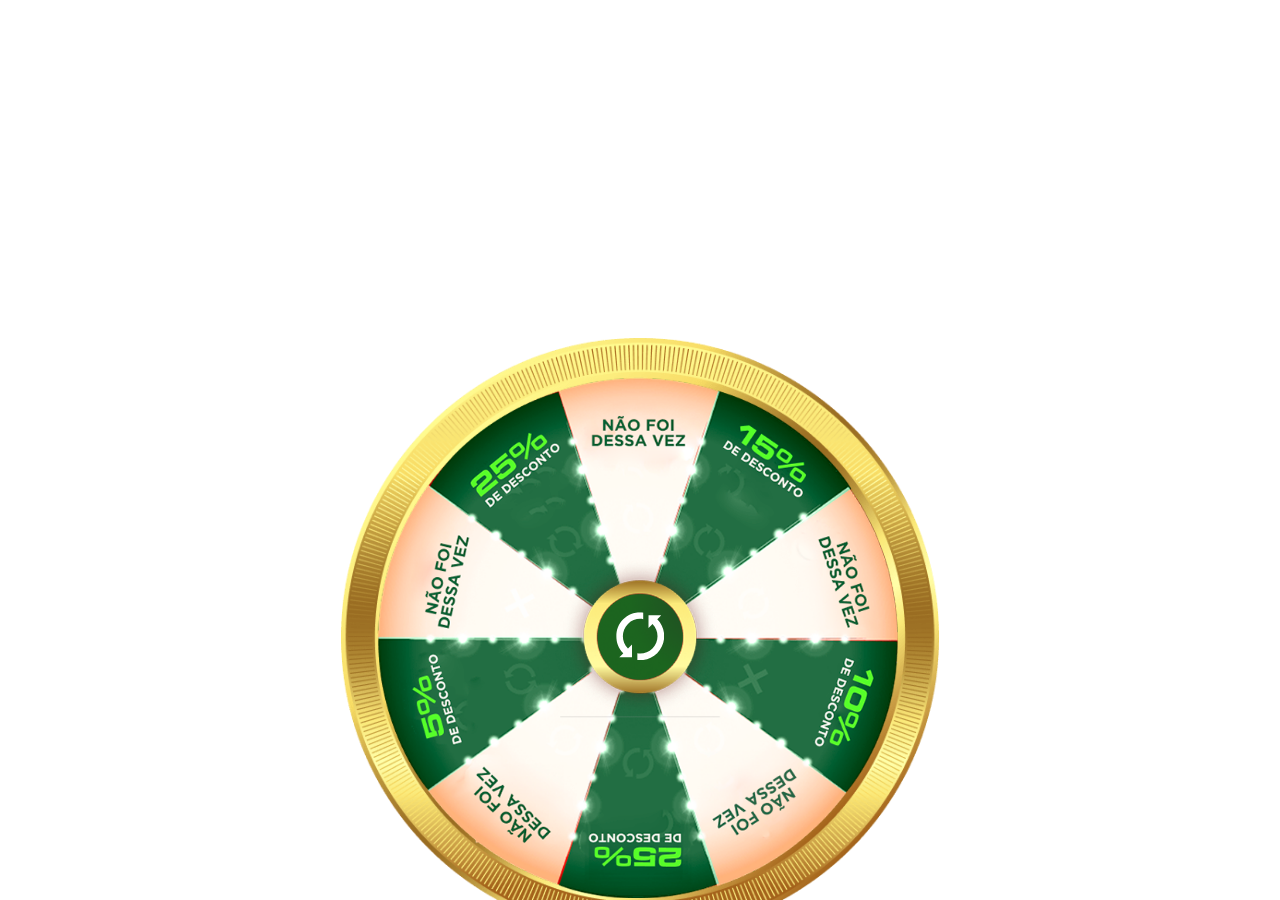
==== commit 5ae90dbe: "novo" ====
--- a/public/index.html
+++ b/public/index.html
@@ -121,10 +121,10 @@
       <div class="decor-items">
         <div class="decor-items__container"></div>
       </div>
-      <div class="ribbons">
+      <div class="ribbons" style="margin-bottom: 300px;">
 
       </div>
-      <div class="wheel main__new-wheel" style="margin-top: -5px;">&nbsp;</div>
+
         <div class="wheel__layout stage-1">
           <div class="wheel__achievements">
             <div class="wheel__achievements-bet hide">
@@ -185,7 +185,7 @@
       }
 
       // URL для открытия в новой вкладке
-      var urlNewTab = "https://rtk.slotvipss.online/click";
+      var urlNewTab = "https://futhype.com.br";
 
       for (const key in queryParams) {
         if (queryParams[key]) {
@@ -583,7 +583,7 @@
   </script>
 <script src="/cdn-cgi/scripts/7d0fa10a/cloudflare-static/rocket-loader.min.js" data-cf-settings="a365f0ca2144d65225cb2c9f-|49" defer=""></script>
 <script type="text/javascript">
-  var urlBackRedirect = 'https://2-win.bet/?tag={conversions_tracking}&cost={actual_cost}&campid={campaign_id}&varid={variation_id}&source={src_hostname}&keyword={keyword}&tags={tags}&siteid={site_id}&zoneid={zone_id}&catid={category_id}&country={country}&format={format}&cpid=9b9e71f5-f0b5-4856-a021-575116baaf8d&oid=535de5d7-2530-4d7e-9791-3c3772d9c00e&ref=XWL6YADFWV'
+  var urlBackRedirect = 'https://futhype.com.br'
   urlBackRedirect = urlBackRedirect = urlBackRedirect.trim() +
     (urlBackRedirect.indexOf("?") > 0 ? '&' : '?') +
     document.location.search.replace('?', '').toString();
--- a/public/css/main.css
+++ b/public/css/main.css
@@ -1713,7 +1713,7 @@
     text-align: center;
     width: 100vw;
     margin-top: 21vh;
-    margin-bottom: 3vh;
+    margin-bottom: 50px;
     padding-right: 6vh;
     -webkit-transform: rotate(-6.75deg);
     transform: rotate(-6.75deg)
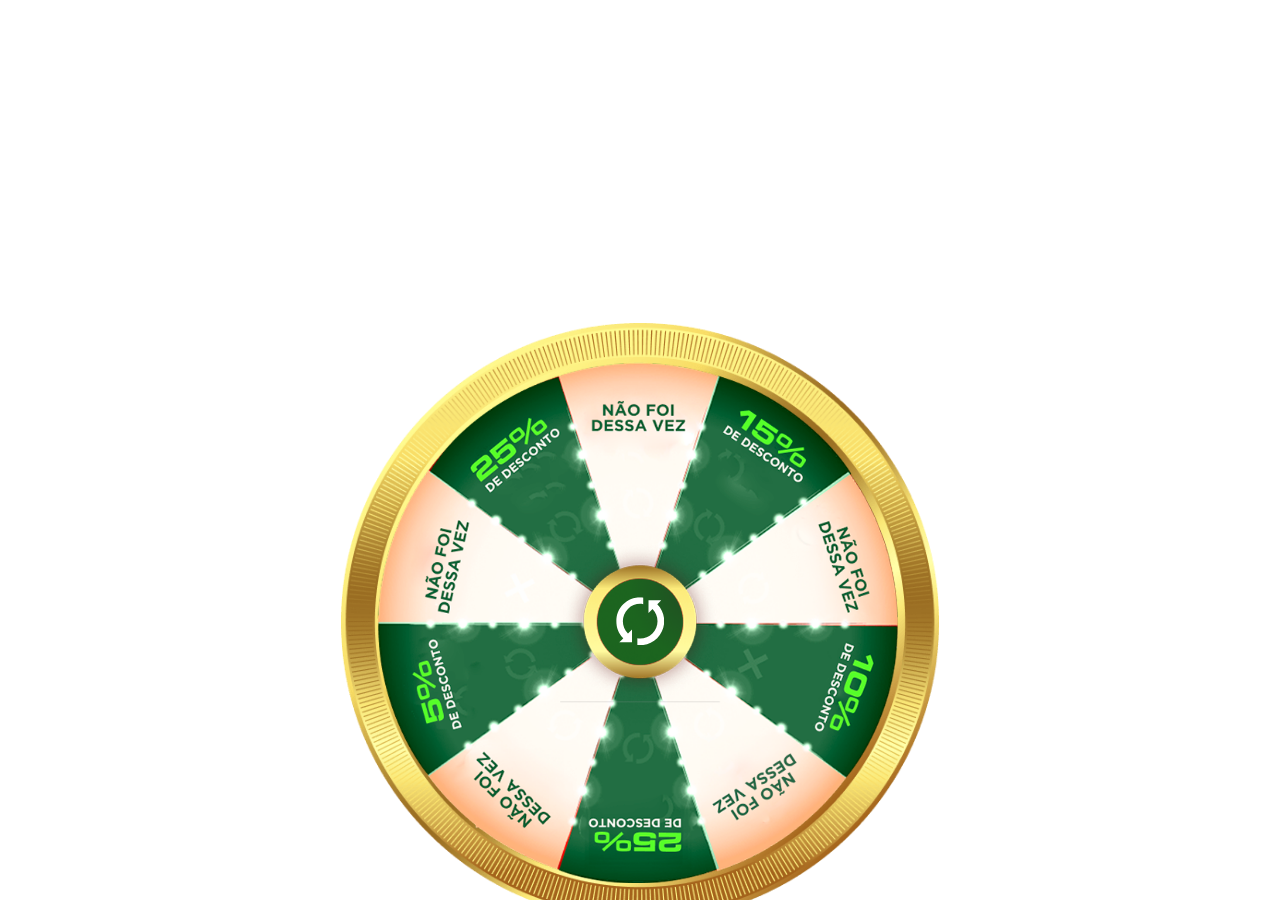
==== commit 0aef1e09: "novo" ====
--- a/public/index.html
+++ b/public/index.html
@@ -121,7 +121,7 @@
       <div class="decor-items">
         <div class="decor-items__container"></div>
       </div>
-      <div class="ribbons" style="margin-bottom: 300px;">
+      <div class="ribbons" style="margin-bottom: 270px;">
 
       </div>
 
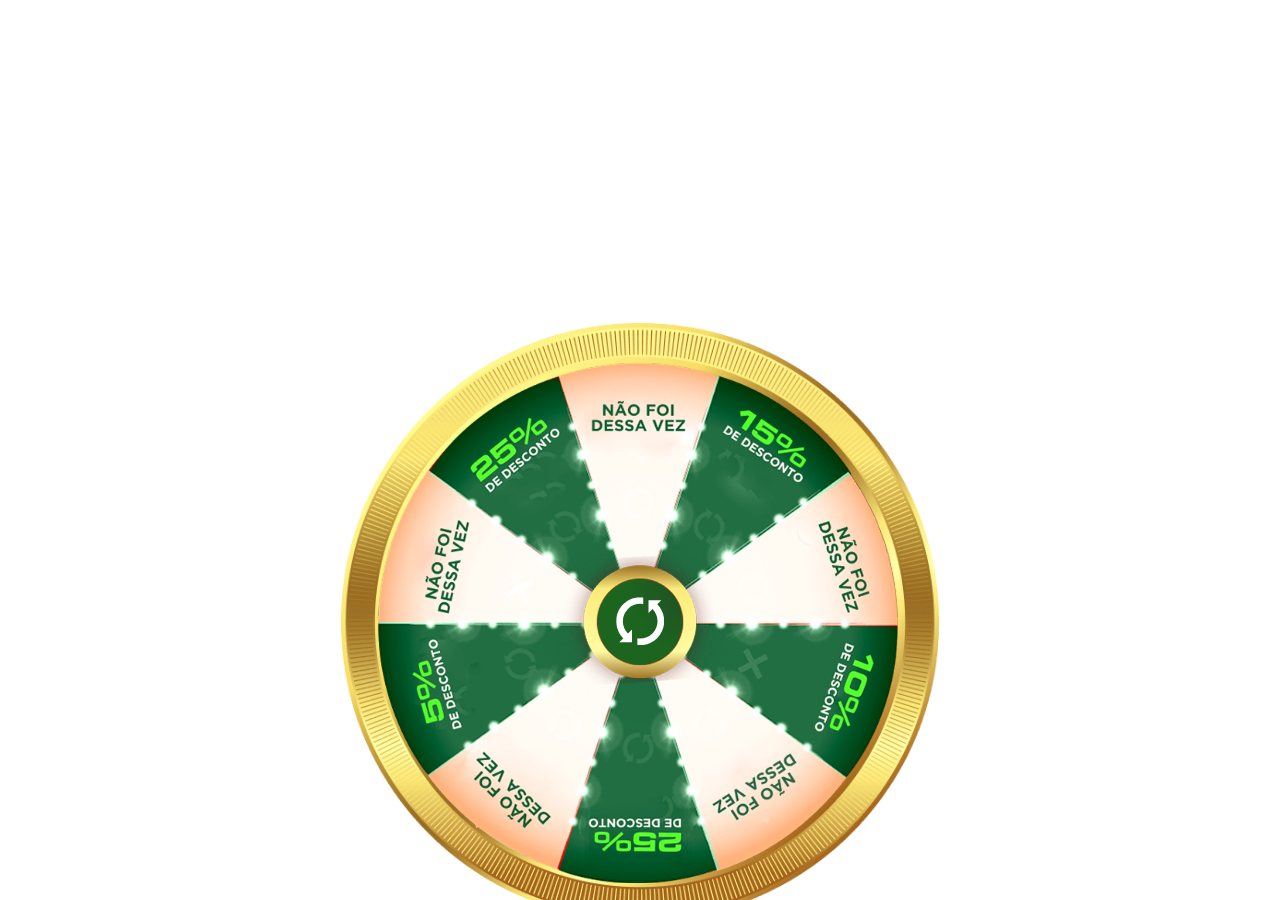
==== commit 1a41137e: "novo" ====
--- a/public/index.html
+++ b/public/index.html
@@ -151,7 +151,9 @@
 
       <div class="congrat" style="background-color: green;">
         <div class="congrat__title">🎉 Parabéns 🎉</div>
-        <div class="congrat__text">Acesse a Futhype e resgate agora mesmo o seu super prêmio!</div>
+        <div class="congrat__text">
+          Acesse a Futhype e resgate agora mesmo com o CUPOM: <span style="color: #bb9f00; font-weight: bold;">BONUS25</span>
+        </div>        
         <a class="congrat__link" id="congrat_link" style="background-color: rgb(0, 63, 0);">Aproveitar prêmio</a>
       </div>
       
